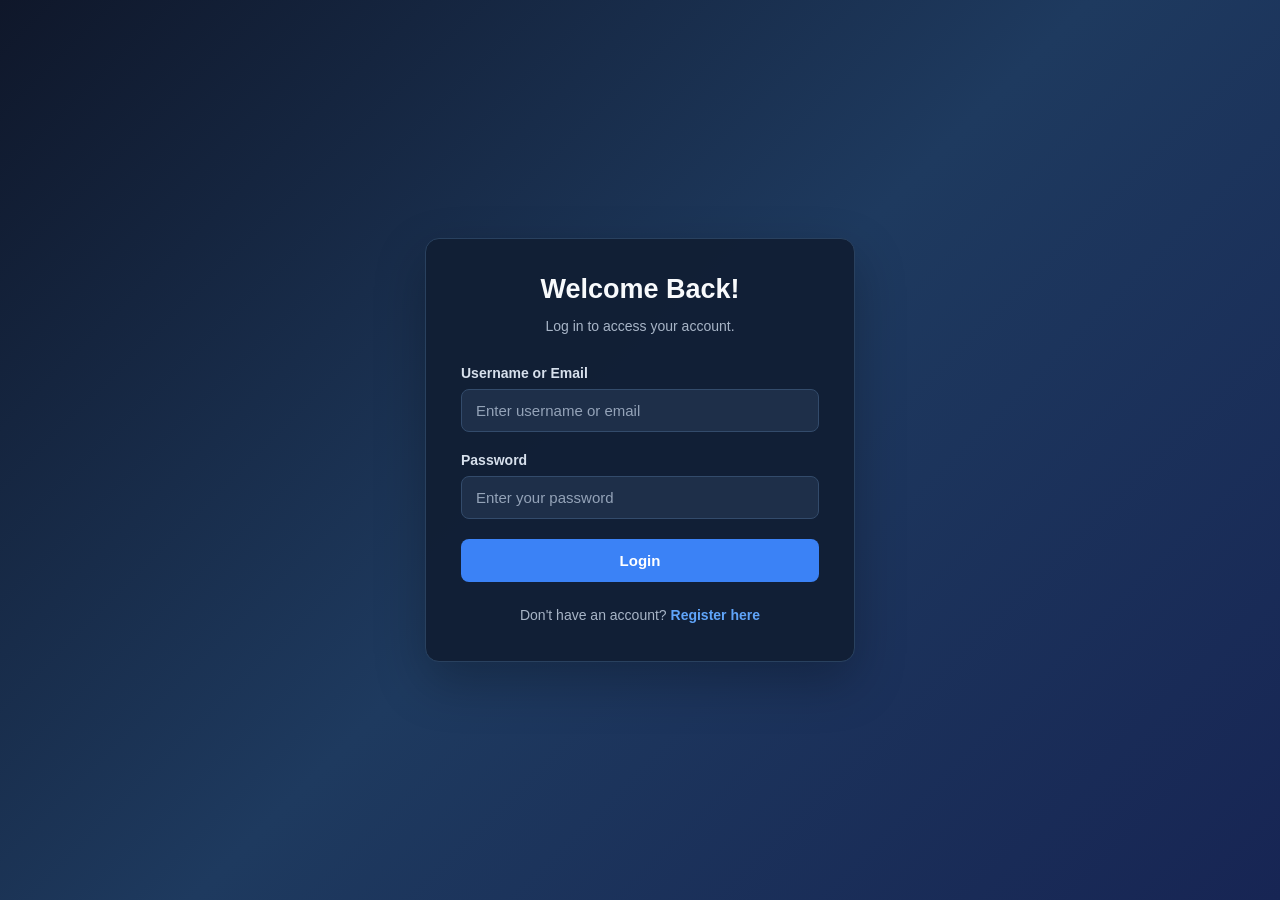
==== WebDev-L2-LoginAuth/index.html @ 5ce13f6e "Add Level 2 Login Authentication System" ====
<!DOCTYPE html>
<html lang="en">

<head>
    <meta charset="UTF-8">
    <meta name="viewport" content="width=device-width, initial-scale=1.0">

    <title>Login | Auth System</title>

    <link rel="stylesheet" href="style.css">
</head>

<body>

    <main class="auth-container">
        <section class="auth-card">

            <h1>Welcome Back!</h1>
            <p class="subtitle">Log in to access your account.</p>



            <form id="login-form">

                <div class="form-group">
                    <label for="login-username">Username or Email</label>

                    <input
                        type="text"
                        id="login-username"
                        placeholder="Enter username or email"
                        autocomplete="username"
                        required
                    >
                </div>

                <div class="form-group">
                    <label for="login-password">Password</label>

                    <input
                        type="password"
                        id="login-password"
                        placeholder="Enter your password"
                        autocomplete="current-password"
                        required
                    >
                </div>

                <button type="submit" class="primary-button">Login</button>

            </form>



            <p id="message" role="status" aria-live="polite"></p>

            <p class="switch-text">Don't have an account?
                <a href="register.html">Register here</a>
            </p>

        </section>

    </main>

    <script src="script.js"></script>

</body>

</html>
---- WebDev-L2-LoginAuth/style.css ----
/* ========================================
   1. GLOBAL RESET
======================================== */

* {
    margin: 0;
    padding: 0;
    box-sizing: border-box;
}


/* ========================================
   2. PAGE BACKGROUND
======================================== */

body {
    font-family: Arial, Helvetica, sans-serif;
    background: linear-gradient(135deg, #0F172A, #1E3A5F, #172554);
    min-height: 100vh;
    min-height: 100dvh;

    display: flex;
    justify-content: center;
    align-items: center;

    padding: 20px;
    color: #F8FAFC;
}


/* ========================================
   3. MAIN CONTAINER
======================================== */

.auth-container {
    width: 100%;
    max-width: 430px;
}


/* ========================================
   4. AUTHENTICATION CARD
======================================== */

.auth-card {
    width: 100%;
    background: rgba(17, 31, 53, 0.96);

    padding: 35px;
    border-radius: 14px;

    border: 1px solid #29415F;

    box-shadow: 0 20px 50px rgba(0, 0, 0, 0.25);
}


/* ========================================
   5. HEADINGS
======================================== */

.auth-card h1 {
    font-size: 27px;
    font-weight: 700;
    text-align: center;

    margin-bottom: 10px;
    color: #F8FAFC;
}

.subtitle {
    text-align: center;
    color: #A8B5C7;

    font-size: 14px;
    line-height: 1.6;

    margin-bottom: 28px;
}


/* ========================================
   6. FORM GROUPS
======================================== */

.form-group {
    margin-bottom: 20px;
}

.form-group label {
    display: block;

    font-size: 14px;
    font-weight: 600;

    margin-bottom: 8px;
    color: #D7E0EC;
}

.form-group input {
    width: 100%;
    padding: 12px 14px;

    border: 1px solid #334B6B;
    border-radius: 8px;

    font-family: inherit;
    font-size: 15px;

    color: #F8FAFC;
    background-color: #1E2F49;

    outline: none;

    transition: border-color 0.2s, box-shadow 0.2s;
}

.form-group input::placeholder {
    color: #94A3B8;
}

.form-group input:focus {
    border-color: #3B82F6;

    box-shadow: 0 0 0 3px rgba(59, 130, 246, 0.18);
}


/* ========================================
   7. PRIMARY BUTTON
======================================== */

.primary-button {
    width: 100%;
    padding: 13px;

    border: none;
    border-radius: 8px;

    background: #3B82F6;
    color: #FFFFFF;

    font-family: inherit;
    font-size: 15px;
    font-weight: 600;

    cursor: pointer;

    transition: background-color 0.2s, transform 0.2s;
}

.primary-button:hover {
    background: #2563EB;
    transform: translateY(-1px);
}

.primary-button:active {
    transform: translateY(0);
}

.primary-button:focus-visible {
    outline: 3px solid rgba(96, 165, 250, 0.6);
    outline-offset: 3px;
}


/* ========================================
   8. LOGIN AND REGISTER LINKS
======================================== */

.switch-text {
    text-align: center;

    margin-top: 22px;

    font-size: 14px;
    line-height: 1.6;

    color: #A8B5C7;
}

.switch-text a {
    color: #60A5FA;

    text-decoration: none;
    font-weight: 600;
}

.switch-text a:hover {
    color: #93C5FD;
    text-decoration: underline;
}


/* ========================================
   9. SUCCESS AND ERROR MESSAGES
======================================== */

#message {
    margin-top: 15px;
    font-size: 14px;
    line-height: 1.5;
    text-align: center;
    overflow-wrap: anywhere;
}

#message.success {
    color: #4ADE80;
}

#message.error {
    color: #F87171;
}

/* ========================================
   10. DASHBOARD
======================================== */

.dashboard-card {
    max-width: 430px;
}

.dashboard-content {
    background-color: #1A2B43;

    border: 1px solid #29415F;
    border-radius: 9px;

    padding: 20px;
    margin-bottom: 22px;

    font-size: 14px;
    line-height: 1.8;

    color: #D7E0EC;
}

.dashboard-content p + p {
    margin-top: 10px;
}

#user-name {
    color: #60A5FA;
}


/* ========================================
   11. LOGOUT BUTTON
======================================== */

#logout-button {
    background-color: #E04455;
}

#logout-button:hover {
    background-color: #C52F43;

    box-shadow: 0 4px 12px rgba(224, 68, 85, 0.2);
}


/* ========================================
   12. RESPONSIVE DESIGN
======================================== */

@media (max-width: 480px) {
    body {
        padding: 15px;
    }

    .auth-card {
        padding: 28px 22px;
        border-radius: 12px;
    }

    .auth-card h1 {
        font-size: 24px;
    }

    .subtitle {
        margin-bottom: 24px;
    }

    .form-group input {
        font-size: 16px;
    }
}
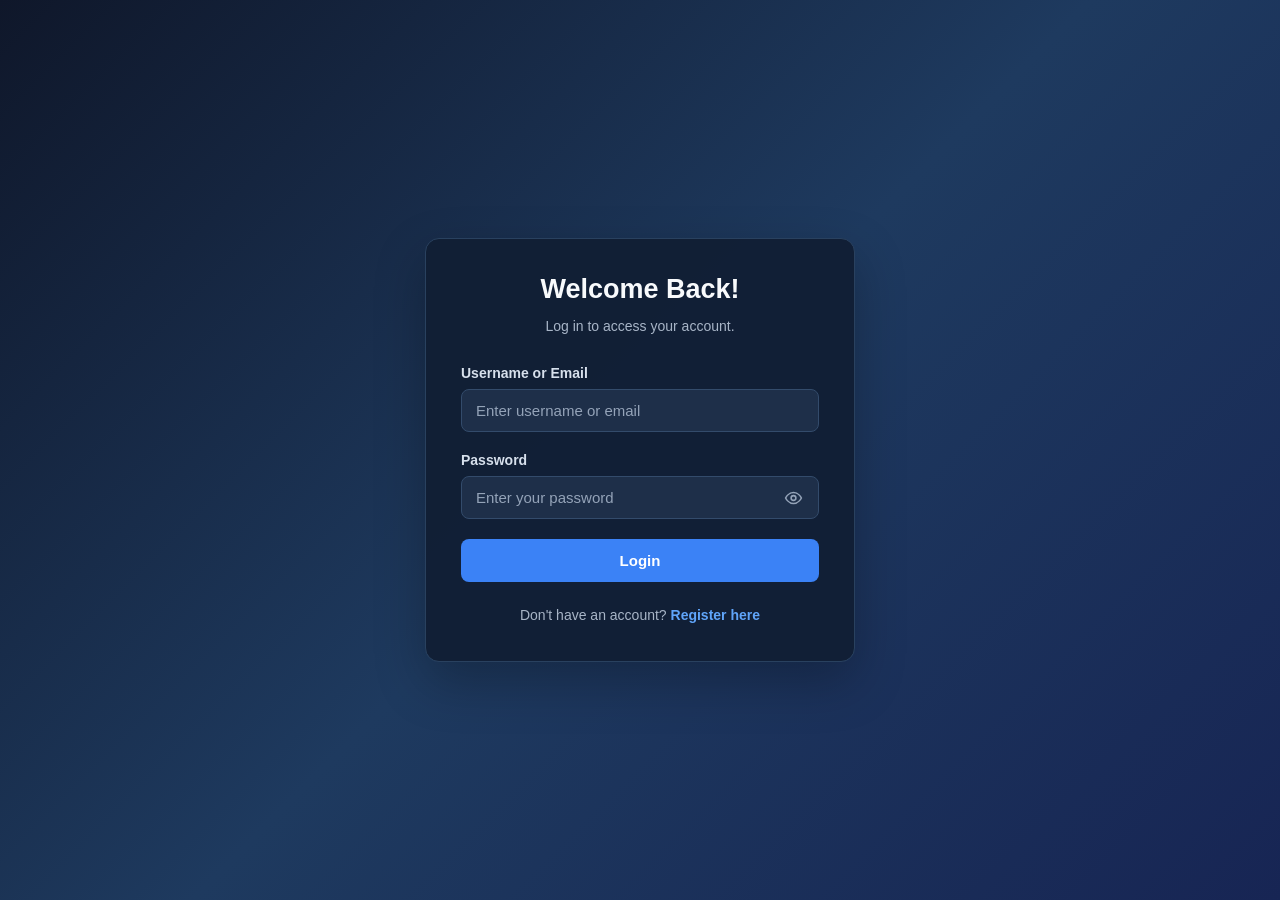
==== commit e35569db: "Add password visibility toggle and registration redirect" ====
--- a/WebDev-L2-LoginAuth/index.html
+++ b/WebDev-L2-LoginAuth/index.html
@@ -34,17 +34,35 @@
                     >
                 </div>
 
-                <div class="form-group">
-                    <label for="login-password">Password</label>
+<div class="form-group">
+    <label for="login-password">Password</label>
 
-                    <input
-                        type="password"
-                        id="login-password"
-                        placeholder="Enter your password"
-                        autocomplete="current-password"
-                        required
-                    >
-                </div>
+    <div class="password-field">
+        <input
+            type="password"
+            id="login-password"
+            placeholder="Enter your password"
+            autocomplete="current-password"
+            required
+        >
+
+        <button
+            type="button"
+            class="password-toggle"
+            aria-label="Show password"
+            aria-pressed="false"
+        >
+            <svg class="eye-icon" viewBox="0 0 24 24"
+                 fill="none" stroke="currentColor"
+                 stroke-width="2" stroke-linecap="round"
+                 stroke-linejoin="round">
+
+                <path d="M2 12s3.5-7 10-7 10 7 10 7-3.5 7-10 7-10-7-10-7z"/>
+                <circle cx="12" cy="12" r="3"/>
+            </svg>
+        </button>
+    </div>
+</div>
 
                 <button type="submit" class="primary-button">Login</button>
 
--- a/WebDev-L2-LoginAuth/style.css
+++ b/WebDev-L2-LoginAuth/style.css
@@ -125,6 +125,49 @@
     box-shadow: 0 0 0 3px rgba(59, 130, 246, 0.18);
 }
 
+/* PASSWORD VISIBILITY TOGGLE */
+
+.password-field {
+    position: relative;
+}
+
+.password-field input {
+    padding-right: 45px;
+}
+
+.password-toggle {
+    position: absolute;
+    right: 12px;
+    top: 50%;
+    transform: translateY(-50%);
+
+    display: flex;
+    align-items: center;
+    justify-content: center;
+
+    padding: 4px;
+    border: none;
+    background: transparent;
+
+    color: #94A3B8;
+    cursor: pointer;
+}
+
+.password-toggle:hover {
+    color: #F8FAFC;
+}
+
+.password-toggle:focus-visible {
+    outline: 2px solid #60A5FA;
+    border-radius: 4px;
+}
+
+.eye-icon {
+    width: 19px;
+    height: 19px;
+    pointer-events: none;
+}
+
 
 /* ========================================
    7. PRIMARY BUTTON
@@ -217,30 +260,92 @@
 ======================================== */
 
 .dashboard-card {
-    max-width: 430px;
+    max-width: 480px;
+}
+
+.dashboard-label {
+    text-align: center;
+    color: #60A5FA;
+    font-size: 12px;
+    font-weight: 700;
+    letter-spacing: 2px;
+    margin-bottom: 15px;
+}
+
+.dashboard-card h1 {
+    font-size: 25px;
+    overflow-wrap: anywhere;
+}
+
+.dashboard-card .subtitle {
+    margin-bottom: 25px;
 }
 
 .dashboard-content {
     background-color: #1A2B43;
-
     border: 1px solid #29415F;
     border-radius: 9px;
-
     padding: 20px;
+    margin-bottom: 18px;
+    color: #D7E0EC;
+}
+
+.dashboard-content h2 {
+    font-size: 17px;
+    margin-bottom: 18px;
+    color: #F8FAFC;
+}
+
+.info-row {
+    display: flex;
+    justify-content: space-between;
+    align-items: center;
+    gap: 12px;
+    padding: 12px 0;
+    border-bottom: 1px solid #334B6B;
+    font-size: 14px;
+}
+
+.info-row:last-child {
+    border-bottom: none;
+}
+
+.info-row span {
+    color: #A8B5C7;
+}
+
+.info-row strong {
+    text-align: right;
+    overflow-wrap: anywhere;
+}
+
+#user-name,
+#account-username {
+    color: #60A5FA;
+}
+
+.status-active {
+    color: #4ADE80;
+}
+
+.dashboard-security {
+    background-color: rgba(59, 130, 246, 0.08);
+    border: 1px solid #29415F;
+    border-radius: 9px;
+    padding: 17px;
     margin-bottom: 22px;
-
-    font-size: 14px;
-    line-height: 1.8;
-
-    color: #D7E0EC;
-}
-
-.dashboard-content p + p {
-    margin-top: 10px;
-}
-
-#user-name {
+}
+
+.dashboard-security h3 {
+    font-size: 15px;
     color: #60A5FA;
+    margin-bottom: 8px;
+}
+
+.dashboard-security p {
+    font-size: 13px;
+    line-height: 1.7;
+    color: #A8B5C7;
 }
 
 
